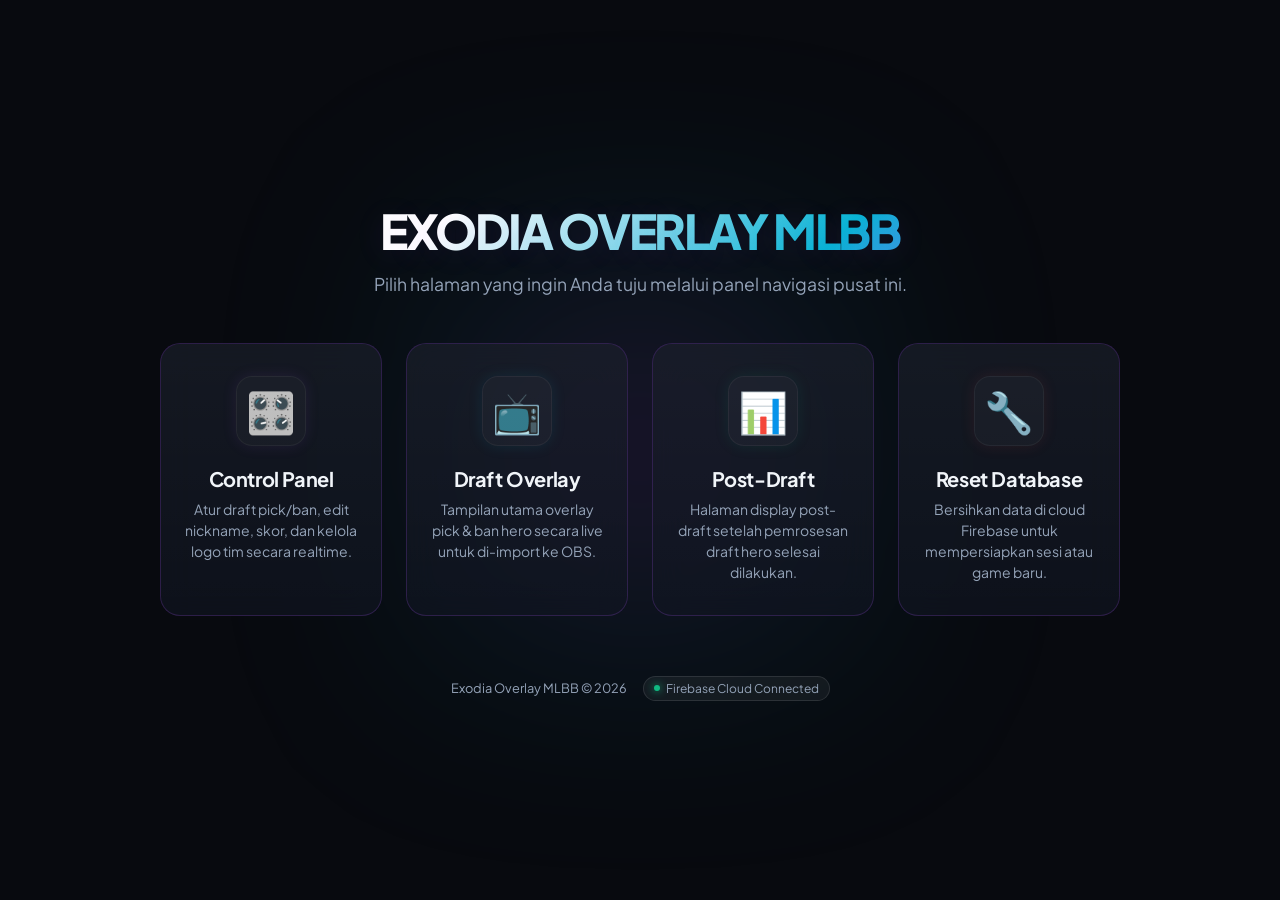
==== public/index.html @ df28e5a9 "updateeeee" ====
<!DOCTYPE html>
<html lang="id">
<head>
    <meta charset="UTF-8">
    <meta name="viewport" content="width=device-width, initial-scale=1.0">
    <title>Exodia MLBB Overlay Portal</title>
    <link href="https://fonts.googleapis.com/css2?family=Plus+Jakarta+Sans:wght@400;600;800&display=swap" rel="stylesheet">
    <style>
        :root {
            --bg-color: #080a0f;
            --card-bg: rgba(17, 22, 34, 0.65);
            --card-border: rgba(168, 85, 247, 0.2);
            --card-border-hover: rgba(168, 85, 247, 0.6);
            --text-color: #f1f5f9;
            --text-muted: #94a3b8;
            --accent-purple: #a855f7;
            --accent-cyan: #06b6d4;
            --accent-green: #10b981;
            --accent-red: #ef4444;
            --font-family: 'Plus Jakarta Sans', sans-serif;
        }

        * {
            margin: 0;
            padding: 0;
            box-sizing: border-box;
        }

        body {
            background-color: var(--bg-color);
            color: var(--text-color);
            font-family: var(--font-family);
            min-height: 100vh;
            display: flex;
            align-items: center;
            justify-content: center;
            position: relative;
            overflow-x: hidden;
        }

        /* Ambient Glow Background */
        .ambient-glow {
            position: absolute;
            width: 600px;
            height: 600px;
            background: radial-gradient(circle, rgba(168, 85, 247, 0.15) 0%, rgba(6, 182, 212, 0.05) 50%, rgba(0,0,0,0) 100%);
            top: 50%;
            left: 50%;
            transform: translate(-50%, -50%);
            z-index: -1;
            filter: blur(80px);
            pointer-events: none;
        }

        .portal-wrapper {
            max-width: 1000px;
            width: 100%;
            padding: 40px 20px;
            text-align: center;
            z-index: 1;
        }

        header h1 {
            font-size: 3rem;
            font-weight: 800;
            letter-spacing: -0.05em;
            background: linear-gradient(135deg, #fff 30%, var(--accent-cyan) 70%, var(--accent-purple) 100%);
            -webkit-background-clip: text;
            -webkit-text-fill-color: transparent;
            margin-bottom: 12px;
            text-transform: uppercase;
            text-shadow: 0 4px 30px rgba(168, 85, 247, 0.1);
        }

        header p {
            color: var(--text-muted);
            font-size: 1.1rem;
            margin-bottom: 48px;
        }

        .menu-grid {
            display: grid;
            grid-template-columns: repeat(auto-fit, minmax(220px, 1fr));
            gap: 24px;
        }

        .portal-card {
            background: var(--card-bg);
            border: 1px solid var(--card-border);
            border-radius: 20px;
            padding: 32px 24px;
            backdrop-filter: blur(16px);
            -webkit-backdrop-filter: blur(16px);
            cursor: pointer;
            text-decoration: none;
            color: inherit;
            display: flex;
            flex-direction: column;
            align-items: center;
            transition: all 0.3s cubic-bezier(0.16, 1, 0.3, 1);
            position: relative;
            overflow: hidden;
        }

        .portal-card::before {
            content: '';
            position: absolute;
            top: 0;
            left: 0;
            width: 100%;
            height: 100%;
            background: linear-gradient(180deg, rgba(255,255,255,0.03) 0%, rgba(255,255,255,0) 100%);
            pointer-events: none;
        }

        .portal-card:hover {
            transform: translateY(-8px);
            border-color: var(--card-border-hover);
            box-shadow: 0 12px 40px rgba(168, 85, 247, 0.15), 
                        inset 0 0 12px rgba(168, 85, 247, 0.1);
        }

        .card-icon {
            font-size: 2.5rem;
            margin-bottom: 20px;
            display: flex;
            align-items: center;
            justify-content: center;
            width: 70px;
            height: 70px;
            border-radius: 16px;
            background: rgba(255, 255, 255, 0.03);
            border: 1px solid rgba(255, 255, 255, 0.05);
            transition: all 0.3s ease;
        }

        .portal-card:hover .card-icon {
            transform: scale(1.1) rotate(2deg);
        }

        .card-title {
            font-size: 1.25rem;
            font-weight: 700;
            margin-bottom: 8px;
            letter-spacing: -0.02em;
        }

        .card-desc {
            font-size: 0.875rem;
            color: var(--text-muted);
            line-height: 1.5;
        }

        /* Specific Accent Colors */
        .card-control .card-icon { color: var(--accent-purple); box-shadow: 0 0 15px rgba(168, 85, 247, 0.1); }
        .card-display .card-icon { color: var(--accent-cyan); box-shadow: 0 0 15px rgba(6, 182, 212, 0.1); }
        .card-postdraft .card-icon { color: var(--accent-green); box-shadow: 0 0 15px rgba(16, 185, 129, 0.1); }
        .card-reset .card-icon { color: var(--accent-red); box-shadow: 0 0 15px rgba(239, 68, 68, 0.1); }

        /* Footer info */
        footer {
            margin-top: 60px;
            font-size: 0.8rem;
            color: var(--text-muted);
            display: flex;
            align-items: center;
            justify-content: center;
            gap: 16px;
        }

        .badge {
            background: rgba(255, 255, 255, 0.05);
            border: 1px solid rgba(255, 255, 255, 0.1);
            padding: 4px 10px;
            border-radius: 9999px;
            font-size: 0.75rem;
            display: inline-flex;
            align-items: center;
            gap: 6px;
        }

        .dot {
            width: 6px;
            height: 6px;
            background-color: var(--accent-green);
            border-radius: 50%;
            box-shadow: 0 0 8px var(--accent-green);
            animation: pulse 2s infinite;
        }

        @keyframes pulse {
            0% { transform: scale(1); opacity: 0.8; }
            50% { transform: scale(1.3); opacity: 1; }
            100% { transform: scale(1); opacity: 0.8; }
        }
    </style>
</head>
<body>
    <div class="ambient-glow"></div>

    <div class="portal-wrapper">
        <header>
            <h1>Exodia Overlay MLBB</h1>
            <p>Pilih halaman yang ingin Anda tuju melalui panel navigasi pusat ini.</p>
        </header>

        <main class="menu-grid">
            <a href="control.html" class="portal-card card-control">
                <div class="card-icon">🎛️</div>
                <div class="card-title">Control Panel</div>
                <div class="card-desc">Atur draft pick/ban, edit nickname, skor, dan kelola logo tim secara realtime.</div>
            </a>

            <a href="display2.html" class="portal-card card-display">
                <div class="card-icon">📺</div>
                <div class="card-title">Draft Overlay</div>
                <div class="card-desc">Tampilan utama overlay pick & ban hero secara live untuk di-import ke OBS.</div>
            </a>

            <a href="postdraft2.html" class="portal-card card-postdraft">
                <div class="card-icon">📊</div>
                <div class="card-title">Post-Draft</div>
                <div class="card-desc">Halaman display post-draft setelah pemrosesan draft hero selesai dilakukan.</div>
            </a>

            <a href="reset.html" class="portal-card card-reset">
                <div class="card-icon">🔧</div>
                <div class="card-title">Reset Database</div>
                <div class="card-desc">Bersihkan data di cloud Firebase untuk mempersiapkan sesi atau game baru.</div>
            </a>
        </main>

        <footer>
            <span>Exodia Overlay MLBB &copy; 2026</span>
            <div class="badge">
                <span class="dot"></span>
                <span>Firebase Cloud Connected</span>
            </div>
        </footer>
    </div>
</body>
</html>
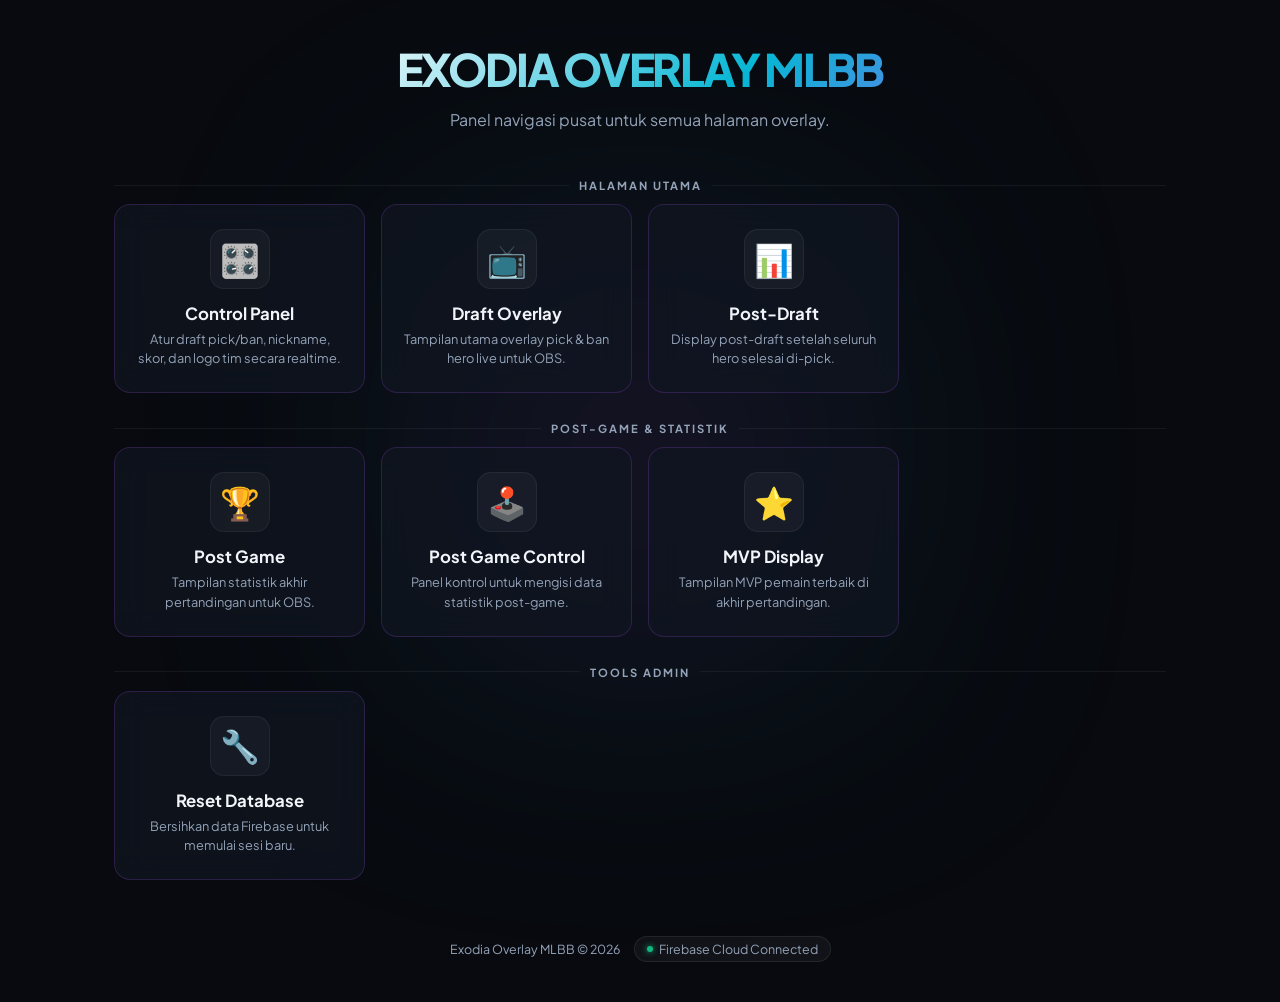
==== commit c837cdce: "update bug pick" ====
--- a/public/index.html
+++ b/public/index.html
@@ -3,232 +3,194 @@
 <head>
     <meta charset="UTF-8">
     <meta name="viewport" content="width=device-width, initial-scale=1.0">
-    <title>Exodia MLBB Overlay Portal</title>
+    <title>Exodia MLBB Overlay — Portal</title>
     <link href="https://fonts.googleapis.com/css2?family=Plus+Jakarta+Sans:wght@400;600;800&display=swap" rel="stylesheet">
     <style>
         :root {
-            --bg-color: #080a0f;
-            --card-bg: rgba(17, 22, 34, 0.65);
+            --bg: #080a0f;
+            --card-bg: rgba(17, 22, 34, 0.7);
             --card-border: rgba(168, 85, 247, 0.2);
-            --card-border-hover: rgba(168, 85, 247, 0.6);
-            --text-color: #f1f5f9;
-            --text-muted: #94a3b8;
-            --accent-purple: #a855f7;
-            --accent-cyan: #06b6d4;
-            --accent-green: #10b981;
-            --accent-red: #ef4444;
-            --font-family: 'Plus Jakarta Sans', sans-serif;
-        }
-
-        * {
-            margin: 0;
-            padding: 0;
-            box-sizing: border-box;
-        }
+            --card-hover: rgba(168, 85, 247, 0.55);
+            --text: #f1f5f9;
+            --muted: #94a3b8;
+            --purple: #a855f7;
+            --cyan: #06b6d4;
+            --green: #10b981;
+            --red: #ef4444;
+            --orange: #f97316;
+            --yellow: #eab308;
+        }
+        * { margin: 0; padding: 0; box-sizing: border-box; }
 
         body {
-            background-color: var(--bg-color);
-            color: var(--text-color);
-            font-family: var(--font-family);
+            background: var(--bg);
+            color: var(--text);
+            font-family: 'Plus Jakarta Sans', sans-serif;
             min-height: 100vh;
             display: flex;
             align-items: center;
             justify-content: center;
-            position: relative;
             overflow-x: hidden;
         }
 
-        /* Ambient Glow Background */
-        .ambient-glow {
-            position: absolute;
-            width: 600px;
-            height: 600px;
-            background: radial-gradient(circle, rgba(168, 85, 247, 0.15) 0%, rgba(6, 182, 212, 0.05) 50%, rgba(0,0,0,0) 100%);
-            top: 50%;
-            left: 50%;
-            transform: translate(-50%, -50%);
-            z-index: -1;
-            filter: blur(80px);
-            pointer-events: none;
-        }
-
-        .portal-wrapper {
-            max-width: 1000px;
-            width: 100%;
-            padding: 40px 20px;
-            text-align: center;
-            z-index: 1;
-        }
-
+        .glow {
+            position: fixed; width: 700px; height: 700px;
+            background: radial-gradient(circle, rgba(168,85,247,0.12) 0%, rgba(6,182,212,0.04) 55%, transparent 100%);
+            top: 50%; left: 50%; transform: translate(-50%, -50%);
+            filter: blur(100px); pointer-events: none; z-index: 0;
+        }
+
+        .wrapper {
+            position: relative; z-index: 1;
+            max-width: 1100px; width: 100%;
+            padding: 40px 24px;
+        }
+
+        header { text-align: center; margin-bottom: 48px; }
         header h1 {
-            font-size: 3rem;
-            font-weight: 800;
-            letter-spacing: -0.05em;
-            background: linear-gradient(135deg, #fff 30%, var(--accent-cyan) 70%, var(--accent-purple) 100%);
-            -webkit-background-clip: text;
-            -webkit-text-fill-color: transparent;
+            font-size: 2.8rem; font-weight: 800;
+            letter-spacing: -0.05em; text-transform: uppercase;
+            background: linear-gradient(135deg, #fff 20%, var(--cyan) 60%, var(--purple) 100%);
+            -webkit-background-clip: text; -webkit-text-fill-color: transparent;
             margin-bottom: 12px;
-            text-transform: uppercase;
-            text-shadow: 0 4px 30px rgba(168, 85, 247, 0.1);
-        }
-
-        header p {
-            color: var(--text-muted);
-            font-size: 1.1rem;
-            margin-bottom: 48px;
-        }
-
-        .menu-grid {
+        }
+        header p { color: var(--muted); font-size: 1rem; }
+
+        /* Section labels */
+        .section-label {
+            font-size: 0.7rem; font-weight: 700; letter-spacing: 2px;
+            text-transform: uppercase; color: var(--muted);
+            margin-bottom: 12px; margin-top: 28px;
+            display: flex; align-items: center; gap: 10px;
+        }
+        .section-label::before, .section-label::after {
+            content: ''; flex: 1; height: 1px; background: rgba(255,255,255,0.06);
+        }
+
+        .grid {
             display: grid;
-            grid-template-columns: repeat(auto-fit, minmax(220px, 1fr));
-            gap: 24px;
-        }
-
-        .portal-card {
+            grid-template-columns: repeat(auto-fill, minmax(210px, 1fr));
+            gap: 16px;
+        }
+
+        .card {
             background: var(--card-bg);
             border: 1px solid var(--card-border);
-            border-radius: 20px;
-            padding: 32px 24px;
+            border-radius: 16px;
+            padding: 24px 20px;
             backdrop-filter: blur(16px);
-            -webkit-backdrop-filter: blur(16px);
             cursor: pointer;
-            text-decoration: none;
-            color: inherit;
-            display: flex;
-            flex-direction: column;
-            align-items: center;
-            transition: all 0.3s cubic-bezier(0.16, 1, 0.3, 1);
-            position: relative;
-            overflow: hidden;
-        }
-
-        .portal-card::before {
-            content: '';
-            position: absolute;
-            top: 0;
-            left: 0;
-            width: 100%;
-            height: 100%;
-            background: linear-gradient(180deg, rgba(255,255,255,0.03) 0%, rgba(255,255,255,0) 100%);
-            pointer-events: none;
-        }
-
-        .portal-card:hover {
-            transform: translateY(-8px);
-            border-color: var(--card-border-hover);
-            box-shadow: 0 12px 40px rgba(168, 85, 247, 0.15), 
-                        inset 0 0 12px rgba(168, 85, 247, 0.1);
-        }
-
+            text-decoration: none; color: inherit;
+            display: flex; flex-direction: column; align-items: center;
+            text-align: center;
+            transition: transform 0.3s cubic-bezier(0.16,1,0.3,1), border-color 0.3s, box-shadow 0.3s;
+            position: relative; overflow: hidden;
+        }
+        .card:hover {
+            transform: translateY(-6px);
+            border-color: var(--card-hover);
+            box-shadow: 0 10px 35px rgba(168,85,247,0.12);
+        }
         .card-icon {
-            font-size: 2.5rem;
-            margin-bottom: 20px;
-            display: flex;
-            align-items: center;
-            justify-content: center;
-            width: 70px;
-            height: 70px;
-            border-radius: 16px;
-            background: rgba(255, 255, 255, 0.03);
-            border: 1px solid rgba(255, 255, 255, 0.05);
-            transition: all 0.3s ease;
-        }
-
-        .portal-card:hover .card-icon {
-            transform: scale(1.1) rotate(2deg);
-        }
-
-        .card-title {
-            font-size: 1.25rem;
-            font-weight: 700;
-            margin-bottom: 8px;
-            letter-spacing: -0.02em;
-        }
-
-        .card-desc {
-            font-size: 0.875rem;
-            color: var(--text-muted);
-            line-height: 1.5;
-        }
-
-        /* Specific Accent Colors */
-        .card-control .card-icon { color: var(--accent-purple); box-shadow: 0 0 15px rgba(168, 85, 247, 0.1); }
-        .card-display .card-icon { color: var(--accent-cyan); box-shadow: 0 0 15px rgba(6, 182, 212, 0.1); }
-        .card-postdraft .card-icon { color: var(--accent-green); box-shadow: 0 0 15px rgba(16, 185, 129, 0.1); }
-        .card-reset .card-icon { color: var(--accent-red); box-shadow: 0 0 15px rgba(239, 68, 68, 0.1); }
-
-        /* Footer info */
+            font-size: 2rem; margin-bottom: 14px;
+            width: 60px; height: 60px;
+            border-radius: 14px;
+            display: flex; align-items: center; justify-content: center;
+            background: rgba(255,255,255,0.04);
+            border: 1px solid rgba(255,255,255,0.06);
+            transition: transform 0.3s;
+        }
+        .card:hover .card-icon { transform: scale(1.12) rotate(3deg); }
+        .card-title { font-size: 1.05rem; font-weight: 700; margin-bottom: 6px; }
+        .card-desc { font-size: 0.8rem; color: var(--muted); line-height: 1.5; }
+
+        /* Color Accents */
+        .c-purple .card-icon { color: var(--purple); }
+        .c-cyan   .card-icon { color: var(--cyan); }
+        .c-green  .card-icon { color: var(--green); }
+        .c-red    .card-icon { color: var(--red); }
+        .c-orange .card-icon { color: var(--orange); }
+        .c-yellow .card-icon { color: var(--yellow); }
+
         footer {
-            margin-top: 60px;
-            font-size: 0.8rem;
-            color: var(--text-muted);
-            display: flex;
-            align-items: center;
-            justify-content: center;
-            gap: 16px;
-        }
-
+            margin-top: 56px; text-align: center;
+            font-size: 0.78rem; color: var(--muted);
+            display: flex; align-items: center; justify-content: center; gap: 14px;
+        }
         .badge {
-            background: rgba(255, 255, 255, 0.05);
-            border: 1px solid rgba(255, 255, 255, 0.1);
-            padding: 4px 10px;
-            border-radius: 9999px;
-            font-size: 0.75rem;
-            display: inline-flex;
-            align-items: center;
-            gap: 6px;
-        }
-
+            display: inline-flex; align-items: center; gap: 6px;
+            background: rgba(255,255,255,0.04);
+            border: 1px solid rgba(255,255,255,0.08);
+            padding: 4px 12px; border-radius: 999px;
+        }
         .dot {
-            width: 6px;
-            height: 6px;
-            background-color: var(--accent-green);
-            border-radius: 50%;
-            box-shadow: 0 0 8px var(--accent-green);
+            width: 6px; height: 6px; background: var(--green);
+            border-radius: 50%; box-shadow: 0 0 6px var(--green);
             animation: pulse 2s infinite;
         }
-
         @keyframes pulse {
-            0% { transform: scale(1); opacity: 0.8; }
+            0%, 100% { transform: scale(1); opacity: 0.8; }
             50% { transform: scale(1.3); opacity: 1; }
-            100% { transform: scale(1); opacity: 0.8; }
         }
     </style>
 </head>
 <body>
-    <div class="ambient-glow"></div>
-
-    <div class="portal-wrapper">
+    <div class="glow"></div>
+    <div class="wrapper">
         <header>
             <h1>Exodia Overlay MLBB</h1>
-            <p>Pilih halaman yang ingin Anda tuju melalui panel navigasi pusat ini.</p>
+            <p>Panel navigasi pusat untuk semua halaman overlay.</p>
         </header>
 
-        <main class="menu-grid">
-            <a href="control.html" class="portal-card card-control">
+        <!-- Main Pages -->
+        <div class="section-label">Halaman Utama</div>
+        <div class="grid">
+            <a href="control.html" class="card c-purple">
                 <div class="card-icon">🎛️</div>
                 <div class="card-title">Control Panel</div>
-                <div class="card-desc">Atur draft pick/ban, edit nickname, skor, dan kelola logo tim secara realtime.</div>
-            </a>
-
-            <a href="display2.html" class="portal-card card-display">
+                <div class="card-desc">Atur draft pick/ban, nickname, skor, dan logo tim secara realtime.</div>
+            </a>
+            <a href="display2.html" class="card c-cyan">
                 <div class="card-icon">📺</div>
                 <div class="card-title">Draft Overlay</div>
-                <div class="card-desc">Tampilan utama overlay pick & ban hero secara live untuk di-import ke OBS.</div>
-            </a>
-
-            <a href="postdraft2.html" class="portal-card card-postdraft">
+                <div class="card-desc">Tampilan utama overlay pick & ban hero live untuk OBS.</div>
+            </a>
+            <a href="postdraft2.html" class="card c-green">
                 <div class="card-icon">📊</div>
                 <div class="card-title">Post-Draft</div>
-                <div class="card-desc">Halaman display post-draft setelah pemrosesan draft hero selesai dilakukan.</div>
-            </a>
-
-            <a href="reset.html" class="portal-card card-reset">
+                <div class="card-desc">Display post-draft setelah seluruh hero selesai di-pick.</div>
+            </a>
+        </div>
+
+        <!-- Post-Game Pages -->
+        <div class="section-label">Post-Game & Statistik</div>
+        <div class="grid">
+            <a href="postgame.html" class="card c-orange">
+                <div class="card-icon">🏆</div>
+                <div class="card-title">Post Game</div>
+                <div class="card-desc">Tampilan statistik akhir pertandingan untuk OBS.</div>
+            </a>
+            <a href="postgamecontrol.html" class="card c-yellow">
+                <div class="card-icon">🕹️</div>
+                <div class="card-title">Post Game Control</div>
+                <div class="card-desc">Panel kontrol untuk mengisi data statistik post-game.</div>
+            </a>
+            <a href="mvpdisplay.html" class="card c-yellow">
+                <div class="card-icon">⭐</div>
+                <div class="card-title">MVP Display</div>
+                <div class="card-desc">Tampilan MVP pemain terbaik di akhir pertandingan.</div>
+            </a>
+        </div>
+
+        <!-- Admin Tools -->
+        <div class="section-label">Tools Admin</div>
+        <div class="grid">
+            <a href="reset.html" class="card c-red">
                 <div class="card-icon">🔧</div>
                 <div class="card-title">Reset Database</div>
-                <div class="card-desc">Bersihkan data di cloud Firebase untuk mempersiapkan sesi atau game baru.</div>
-            </a>
-        </main>
+                <div class="card-desc">Bersihkan data Firebase untuk memulai sesi baru.</div>
+            </a>
+        </div>
 
         <footer>
             <span>Exodia Overlay MLBB &copy; 2026</span>
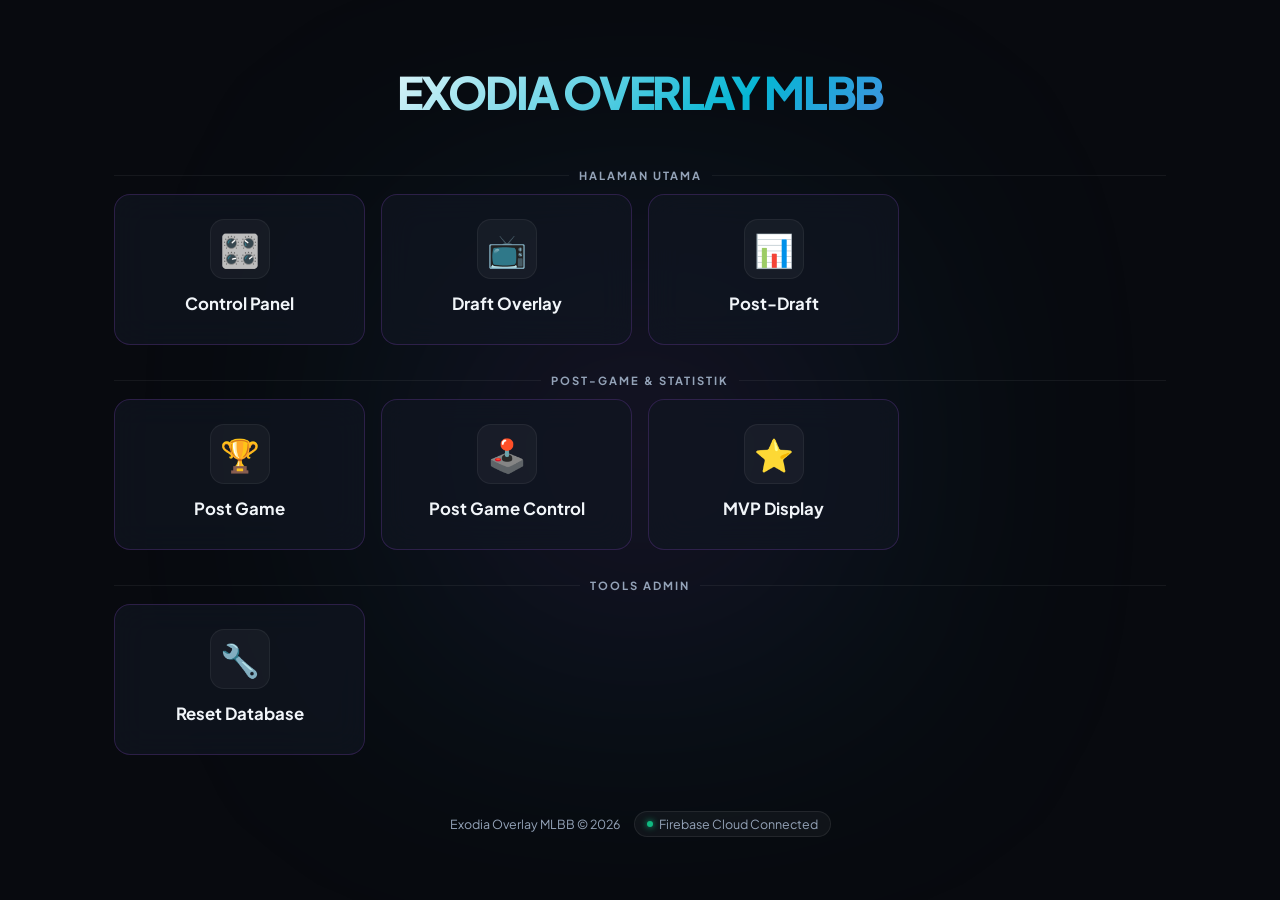
==== commit 14298856: "update post draft fixing bug" ====
--- a/public/index.html
+++ b/public/index.html
@@ -1,10 +1,12 @@
 <!DOCTYPE html>
 <html lang="id">
+
 <head>
     <meta charset="UTF-8">
     <meta name="viewport" content="width=device-width, initial-scale=1.0">
     <title>Exodia MLBB Overlay — Portal</title>
-    <link href="https://fonts.googleapis.com/css2?family=Plus+Jakarta+Sans:wght@400;600;800&display=swap" rel="stylesheet">
+    <link href="https://fonts.googleapis.com/css2?family=Plus+Jakarta+Sans:wght@400;600;800&display=swap"
+        rel="stylesheet">
     <style>
         :root {
             --bg: #080a0f;
@@ -20,7 +22,12 @@
             --orange: #f97316;
             --yellow: #eab308;
         }
-        * { margin: 0; padding: 0; box-sizing: border-box; }
+
+        * {
+            margin: 0;
+            padding: 0;
+            box-sizing: border-box;
+        }
 
         body {
             background: var(--bg);
@@ -34,37 +41,67 @@
         }
 
         .glow {
-            position: fixed; width: 700px; height: 700px;
-            background: radial-gradient(circle, rgba(168,85,247,0.12) 0%, rgba(6,182,212,0.04) 55%, transparent 100%);
-            top: 50%; left: 50%; transform: translate(-50%, -50%);
-            filter: blur(100px); pointer-events: none; z-index: 0;
+            position: fixed;
+            width: 700px;
+            height: 700px;
+            background: radial-gradient(circle, rgba(168, 85, 247, 0.12) 0%, rgba(6, 182, 212, 0.04) 55%, transparent 100%);
+            top: 50%;
+            left: 50%;
+            transform: translate(-50%, -50%);
+            filter: blur(100px);
+            pointer-events: none;
+            z-index: 0;
         }
 
         .wrapper {
-            position: relative; z-index: 1;
-            max-width: 1100px; width: 100%;
+            position: relative;
+            z-index: 1;
+            max-width: 1100px;
+            width: 100%;
             padding: 40px 24px;
         }
 
-        header { text-align: center; margin-bottom: 48px; }
+        header {
+            text-align: center;
+            margin-bottom: 48px;
+        }
+
         header h1 {
-            font-size: 2.8rem; font-weight: 800;
-            letter-spacing: -0.05em; text-transform: uppercase;
+            font-size: 2.8rem;
+            font-weight: 800;
+            letter-spacing: -0.05em;
+            text-transform: uppercase;
             background: linear-gradient(135deg, #fff 20%, var(--cyan) 60%, var(--purple) 100%);
-            -webkit-background-clip: text; -webkit-text-fill-color: transparent;
+            -webkit-background-clip: text;
+            -webkit-text-fill-color: transparent;
             margin-bottom: 12px;
         }
-        header p { color: var(--muted); font-size: 1rem; }
+
+        header p {
+            color: var(--muted);
+            font-size: 1rem;
+        }
 
         /* Section labels */
         .section-label {
-            font-size: 0.7rem; font-weight: 700; letter-spacing: 2px;
-            text-transform: uppercase; color: var(--muted);
-            margin-bottom: 12px; margin-top: 28px;
-            display: flex; align-items: center; gap: 10px;
-        }
-        .section-label::before, .section-label::after {
-            content: ''; flex: 1; height: 1px; background: rgba(255,255,255,0.06);
+            font-size: 0.7rem;
+            font-weight: 700;
+            letter-spacing: 2px;
+            text-transform: uppercase;
+            color: var(--muted);
+            margin-bottom: 12px;
+            margin-top: 28px;
+            display: flex;
+            align-items: center;
+            gap: 10px;
+        }
+
+        .section-label::before,
+        .section-label::after {
+            content: '';
+            flex: 1;
+            height: 1px;
+            background: rgba(255, 255, 255, 0.06);
         }
 
         .grid {
@@ -80,66 +117,129 @@
             padding: 24px 20px;
             backdrop-filter: blur(16px);
             cursor: pointer;
-            text-decoration: none; color: inherit;
-            display: flex; flex-direction: column; align-items: center;
+            text-decoration: none;
+            color: inherit;
+            display: flex;
+            flex-direction: column;
+            align-items: center;
             text-align: center;
-            transition: transform 0.3s cubic-bezier(0.16,1,0.3,1), border-color 0.3s, box-shadow 0.3s;
-            position: relative; overflow: hidden;
-        }
+            transition: transform 0.3s cubic-bezier(0.16, 1, 0.3, 1), border-color 0.3s, box-shadow 0.3s;
+            position: relative;
+            overflow: hidden;
+        }
+
         .card:hover {
             transform: translateY(-6px);
             border-color: var(--card-hover);
-            box-shadow: 0 10px 35px rgba(168,85,247,0.12);
-        }
+            box-shadow: 0 10px 35px rgba(168, 85, 247, 0.12);
+        }
+
         .card-icon {
-            font-size: 2rem; margin-bottom: 14px;
-            width: 60px; height: 60px;
+            font-size: 2rem;
+            margin-bottom: 14px;
+            width: 60px;
+            height: 60px;
             border-radius: 14px;
-            display: flex; align-items: center; justify-content: center;
-            background: rgba(255,255,255,0.04);
-            border: 1px solid rgba(255,255,255,0.06);
+            display: flex;
+            align-items: center;
+            justify-content: center;
+            background: rgba(255, 255, 255, 0.04);
+            border: 1px solid rgba(255, 255, 255, 0.06);
             transition: transform 0.3s;
         }
-        .card:hover .card-icon { transform: scale(1.12) rotate(3deg); }
-        .card-title { font-size: 1.05rem; font-weight: 700; margin-bottom: 6px; }
-        .card-desc { font-size: 0.8rem; color: var(--muted); line-height: 1.5; }
+
+        .card:hover .card-icon {
+            transform: scale(1.12) rotate(3deg);
+        }
+
+        .card-title {
+            font-size: 1.05rem;
+            font-weight: 700;
+            margin-bottom: 6px;
+        }
+
+        .card-desc {
+            font-size: 0.8rem;
+            color: var(--muted);
+            line-height: 1.5;
+        }
 
         /* Color Accents */
-        .c-purple .card-icon { color: var(--purple); }
-        .c-cyan   .card-icon { color: var(--cyan); }
-        .c-green  .card-icon { color: var(--green); }
-        .c-red    .card-icon { color: var(--red); }
-        .c-orange .card-icon { color: var(--orange); }
-        .c-yellow .card-icon { color: var(--yellow); }
+        .c-purple .card-icon {
+            color: var(--purple);
+        }
+
+        .c-cyan .card-icon {
+            color: var(--cyan);
+        }
+
+        .c-green .card-icon {
+            color: var(--green);
+        }
+
+        .c-red .card-icon {
+            color: var(--red);
+        }
+
+        .c-orange .card-icon {
+            color: var(--orange);
+        }
+
+        .c-yellow .card-icon {
+            color: var(--yellow);
+        }
 
         footer {
-            margin-top: 56px; text-align: center;
-            font-size: 0.78rem; color: var(--muted);
-            display: flex; align-items: center; justify-content: center; gap: 14px;
-        }
+            margin-top: 56px;
+            text-align: center;
+            font-size: 0.78rem;
+            color: var(--muted);
+            display: flex;
+            align-items: center;
+            justify-content: center;
+            gap: 14px;
+        }
+
         .badge {
-            display: inline-flex; align-items: center; gap: 6px;
-            background: rgba(255,255,255,0.04);
-            border: 1px solid rgba(255,255,255,0.08);
-            padding: 4px 12px; border-radius: 999px;
-        }
+            display: inline-flex;
+            align-items: center;
+            gap: 6px;
+            background: rgba(255, 255, 255, 0.04);
+            border: 1px solid rgba(255, 255, 255, 0.08);
+            padding: 4px 12px;
+            border-radius: 999px;
+        }
+
         .dot {
-            width: 6px; height: 6px; background: var(--green);
-            border-radius: 50%; box-shadow: 0 0 6px var(--green);
+            width: 6px;
+            height: 6px;
+            background: var(--green);
+            border-radius: 50%;
+            box-shadow: 0 0 6px var(--green);
             animation: pulse 2s infinite;
         }
+
         @keyframes pulse {
-            0%, 100% { transform: scale(1); opacity: 0.8; }
-            50% { transform: scale(1.3); opacity: 1; }
+
+            0%,
+            100% {
+                transform: scale(1);
+                opacity: 0.8;
+            }
+
+            50% {
+                transform: scale(1.3);
+                opacity: 1;
+            }
         }
     </style>
 </head>
+
 <body>
     <div class="glow"></div>
     <div class="wrapper">
         <header>
             <h1>Exodia Overlay MLBB</h1>
-            <p>Panel navigasi pusat untuk semua halaman overlay.</p>
         </header>
 
         <!-- Main Pages -->
@@ -148,17 +248,14 @@
             <a href="control.html" class="card c-purple">
                 <div class="card-icon">🎛️</div>
                 <div class="card-title">Control Panel</div>
-                <div class="card-desc">Atur draft pick/ban, nickname, skor, dan logo tim secara realtime.</div>
             </a>
             <a href="display2.html" class="card c-cyan">
                 <div class="card-icon">📺</div>
                 <div class="card-title">Draft Overlay</div>
-                <div class="card-desc">Tampilan utama overlay pick & ban hero live untuk OBS.</div>
             </a>
             <a href="postdraft2.html" class="card c-green">
                 <div class="card-icon">📊</div>
                 <div class="card-title">Post-Draft</div>
-                <div class="card-desc">Display post-draft setelah seluruh hero selesai di-pick.</div>
             </a>
         </div>
 
@@ -168,17 +265,14 @@
             <a href="postgame.html" class="card c-orange">
                 <div class="card-icon">🏆</div>
                 <div class="card-title">Post Game</div>
-                <div class="card-desc">Tampilan statistik akhir pertandingan untuk OBS.</div>
             </a>
             <a href="postgamecontrol.html" class="card c-yellow">
                 <div class="card-icon">🕹️</div>
                 <div class="card-title">Post Game Control</div>
-                <div class="card-desc">Panel kontrol untuk mengisi data statistik post-game.</div>
             </a>
             <a href="mvpdisplay.html" class="card c-yellow">
                 <div class="card-icon">⭐</div>
                 <div class="card-title">MVP Display</div>
-                <div class="card-desc">Tampilan MVP pemain terbaik di akhir pertandingan.</div>
             </a>
         </div>
 
@@ -188,7 +282,6 @@
             <a href="reset.html" class="card c-red">
                 <div class="card-icon">🔧</div>
                 <div class="card-title">Reset Database</div>
-                <div class="card-desc">Bersihkan data Firebase untuk memulai sesi baru.</div>
             </a>
         </div>
 
@@ -201,4 +294,5 @@
         </footer>
     </div>
 </body>
-</html>
+
+</html>
